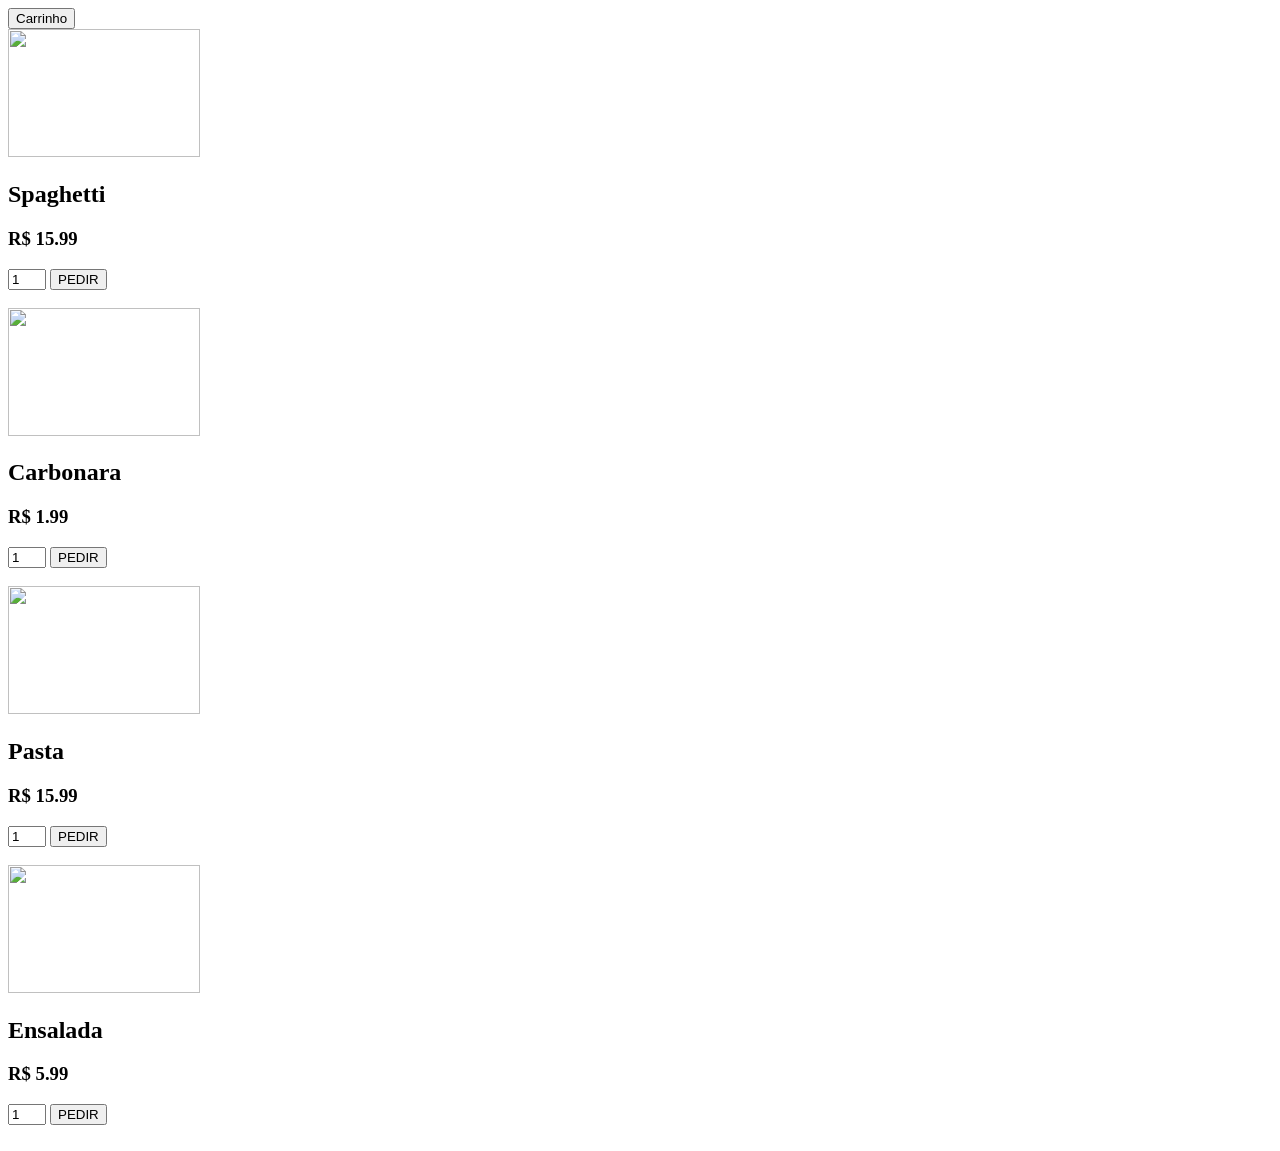
==== index.html @ ea3fcc7c "Mudancas feitas em progresso" ====
<!DOCTYPE html>
<html>
<head>
    <meta charset="UTF-8">
    <meta name="viewport" content="width=device-width, initial-scale=1.0">
    <title>

        All Elle Incs

    </title>
</head>
<body>

    <button type="submit" onclick="abrir_carrinho()"> Carrinho </button>
    <div id="lista"></div>

    <script src="./scripts/model/pedido.js"></script>
    <script src="./scripts/view/main.js"></script>
    
</body>
</html>
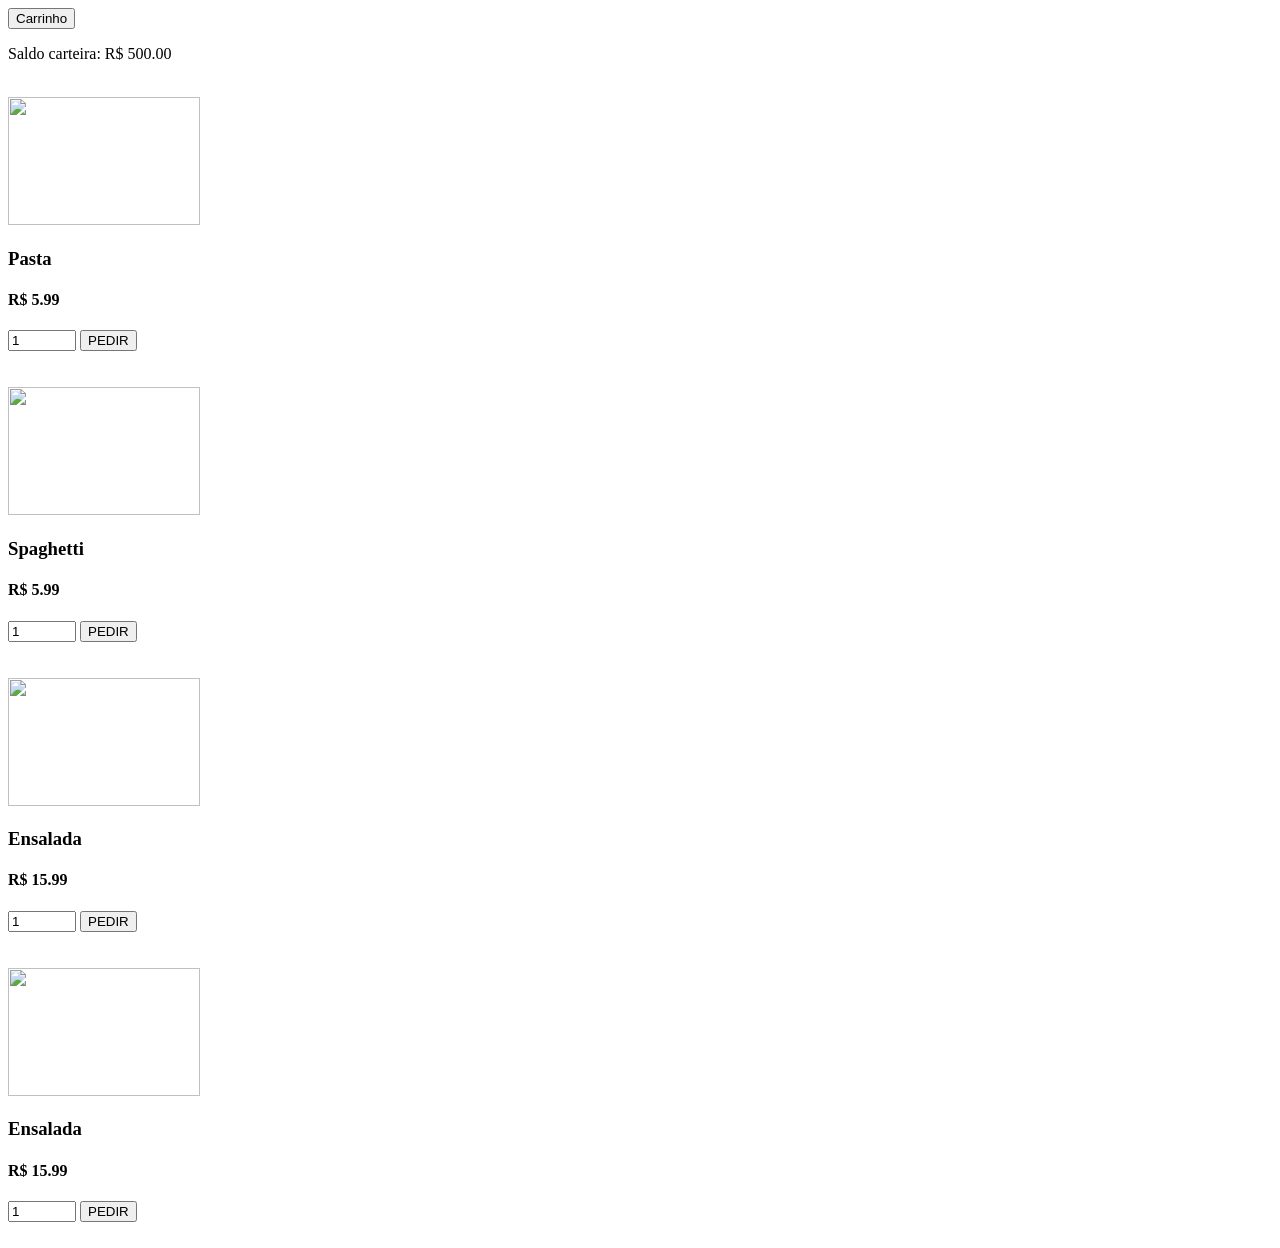
==== commit 32f35393: "Logica resolvida, pronto para uso de css e estilizacao" ====
--- a/index.html
+++ b/index.html
@@ -12,6 +12,7 @@
 <body>
 
     <button type="submit" onclick="abrir_carrinho()"> Carrinho </button>
+    <p id="wallet_info"> Saldo carteira: R$ 0,00 </p>
     <div id="lista"></div>
 
     <script src="./scripts/model/pedido.js"></script>
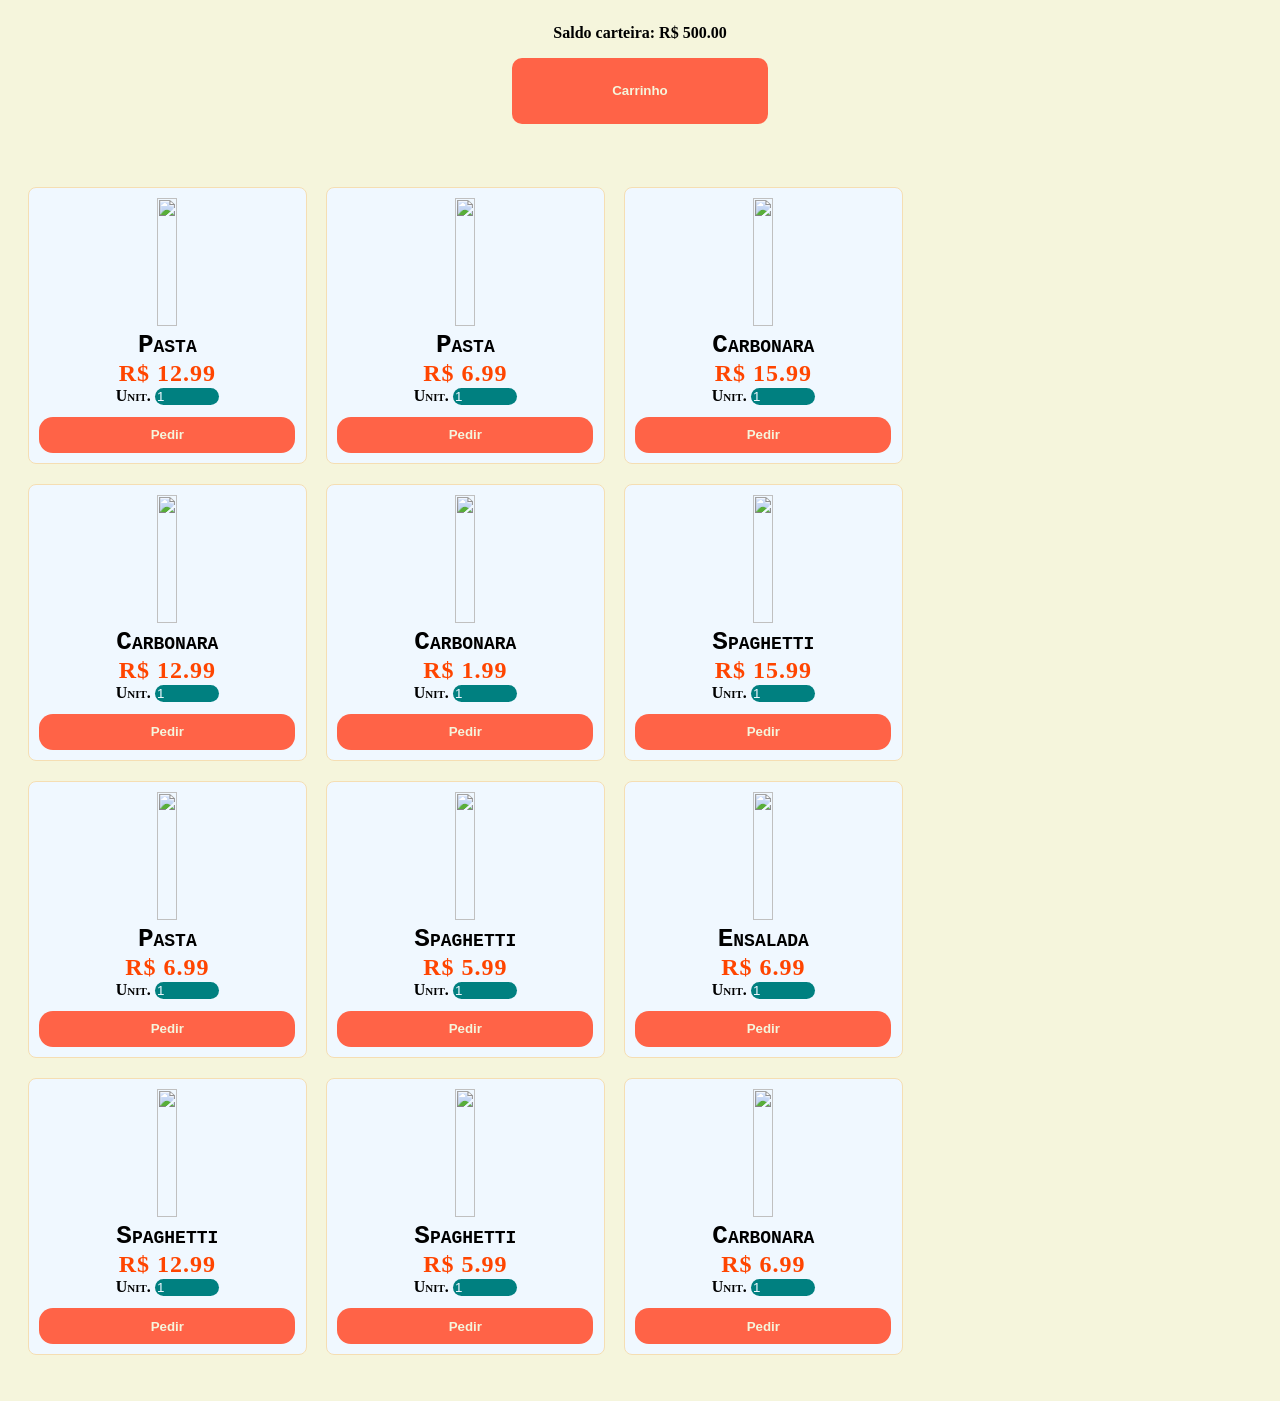
==== commit f943aa4d: "css initialized" ====
--- a/index.html
+++ b/index.html
@@ -8,11 +8,12 @@
         All Elle Incs
 
     </title>
+    <link rel="stylesheet" href="styles/styles.css">
 </head>
 <body>
 
+    <p id="wallet_info"> Saldo carteira: R$ 0,00 </p>
     <button type="submit" onclick="abrir_carrinho()"> Carrinho </button>
-    <p id="wallet_info"> Saldo carteira: R$ 0,00 </p>
     <div id="lista"></div>
 
     <script src="./scripts/model/pedido.js"></script>
--- a/styles/styles.css
+++ b/styles/styles.css
@@ -0,0 +1,83 @@
+body {
+    display: flow-root;
+    color: black;
+    background-color: beige;
+    font-weight: bolder;
+    font-family: cursive;
+    text-align: center;
+    align-content: center;
+}
+button {
+    cursor: pointer;
+    background-color: tomato;
+    color: beige;
+    border: none;
+    border-radius: 10px;
+    padding: 2%;
+    align-items: center;
+    width: 256px;
+    height: fit-content;
+    font-weight: bolder;
+    text-align: center;
+}
+
+#lista {
+    font-family: cursive;
+    font-weight: bolder;
+    font-variant: small-caps;
+
+    margin-top: 5%;
+    display: grid;
+    grid-template-columns: repeat(6, 0fr);
+    flex-direction: column;
+    align-items: center;
+    align-content: center;
+    align-self: center;
+    vertical-align: middle;
+    text-align: center;
+    gap: 20px;
+}
+
+.produto {
+    background-color: aliceblue;
+    width: fit-content;
+    height: fit-content;
+    padding: 4%;
+    border-radius: 8px;
+    border: solid wheat 1px;
+    /*margin: 12px;*/
+}
+.produto input {
+    border-radius: 30px;
+    background-color: teal;
+    color: aliceblue;
+    border: none;
+    width: fit-content;
+    height: fit-content;
+}
+.produto h3 {
+    margin: 0px;
+    font-weight: bolder;
+    font-family: monospace;
+    font-size: xx-large;
+}
+.produto h4 {
+    margin: 0px;
+    font-family: fantasy;
+    letter-spacing: 1px;
+    font-size: x-large;
+    color: orangered;
+    font-variant: small-caps;
+}
+.produto img { 
+    width: fit-content;
+    border-radius: 4px;
+}
+.produto button {
+    cursor: pointer;
+    font-weight: bolder;
+    padding: 4%;
+    margin-top: 12px;
+    border-radius: 14px;
+    background-color: tomato;
+}
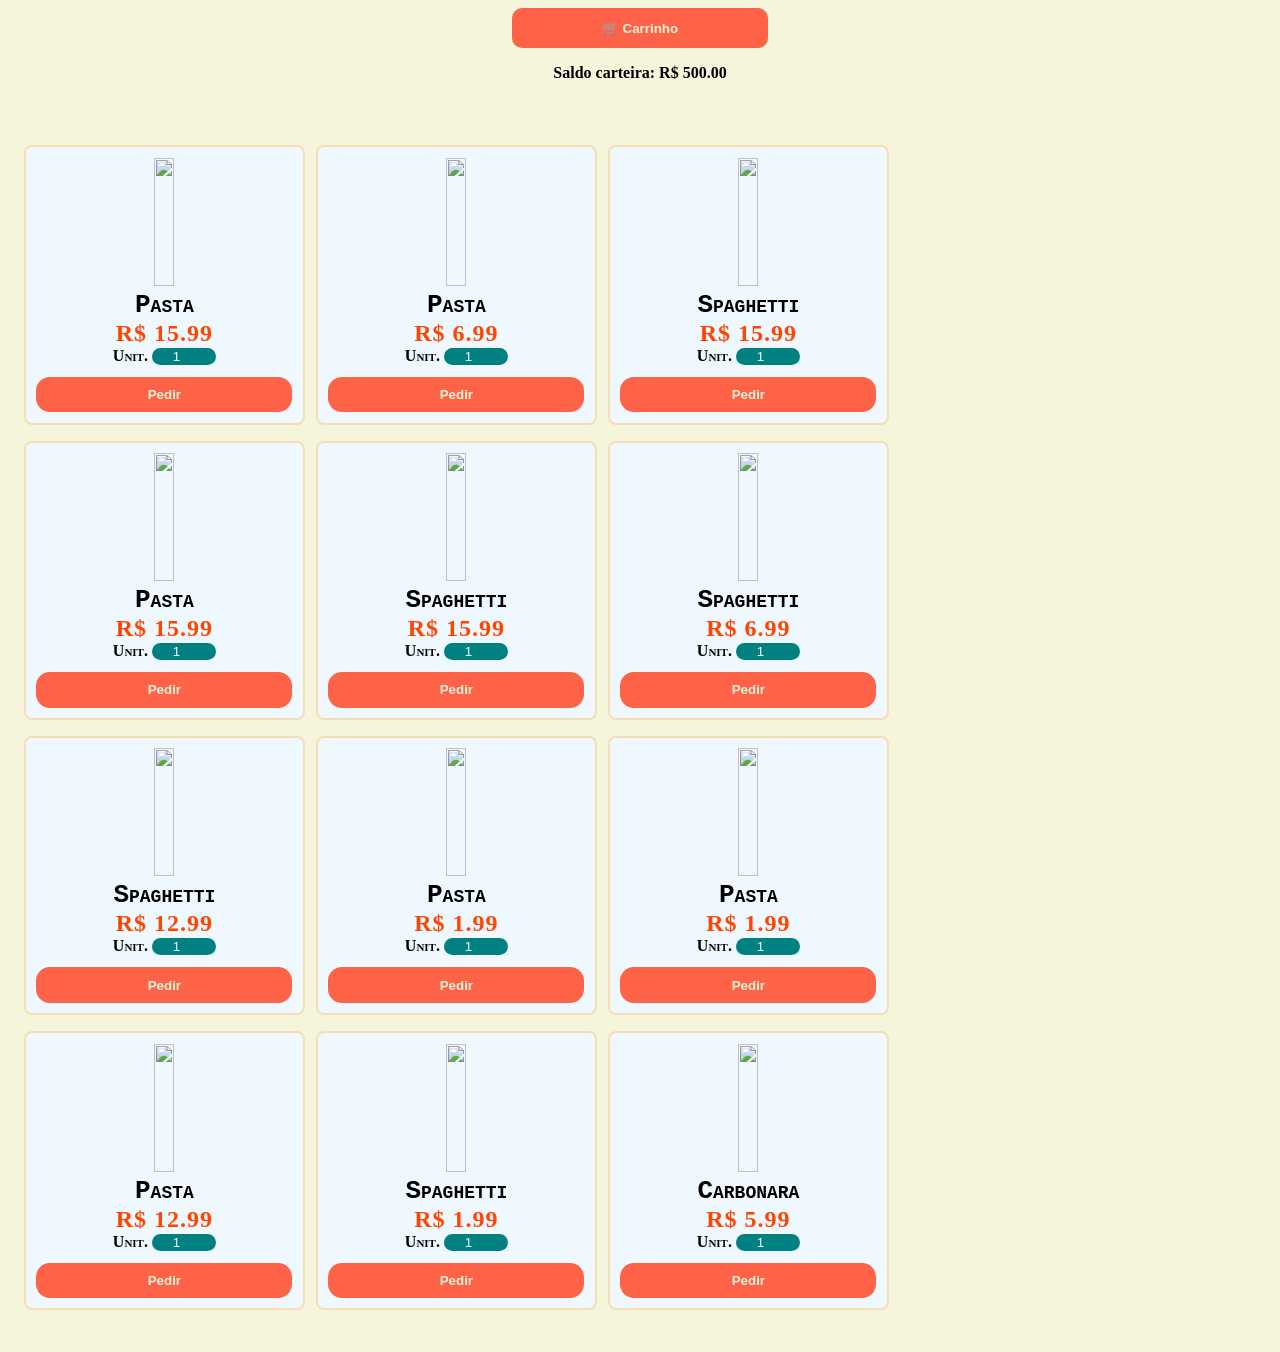
==== commit 3f6ac673: "small fixes on html and css" ====
--- a/index.html
+++ b/index.html
@@ -12,8 +12,8 @@
 </head>
 <body>
 
+    <button type="submit" onclick="abrir_carrinho()"> 🛒 Carrinho </button>
     <p id="wallet_info"> Saldo carteira: R$ 0,00 </p>
-    <button type="submit" onclick="abrir_carrinho()"> Carrinho </button>
     <div id="lista"></div>
 
     <script src="./scripts/model/pedido.js"></script>
--- a/styles/styles.css
+++ b/styles/styles.css
@@ -13,10 +13,10 @@
     color: beige;
     border: none;
     border-radius: 10px;
-    padding: 2%;
+    padding: 1%;
     align-items: center;
     width: 256px;
-    height: fit-content;
+    height: auto;
     font-weight: bolder;
     text-align: center;
 }
@@ -35,7 +35,7 @@
     align-self: center;
     vertical-align: middle;
     text-align: center;
-    gap: 20px;
+    gap: 16px;
 }
 
 .produto {
@@ -44,7 +44,7 @@
     height: fit-content;
     padding: 4%;
     border-radius: 8px;
-    border: solid wheat 1px;
+    border: solid wheat 2px;
     /*margin: 12px;*/
 }
 .produto input {
@@ -52,8 +52,8 @@
     background-color: teal;
     color: aliceblue;
     border: none;
-    width: fit-content;
-    height: fit-content;
+    width: 100px;
+    text-align: center;
 }
 .produto h3 {
     margin: 0px;
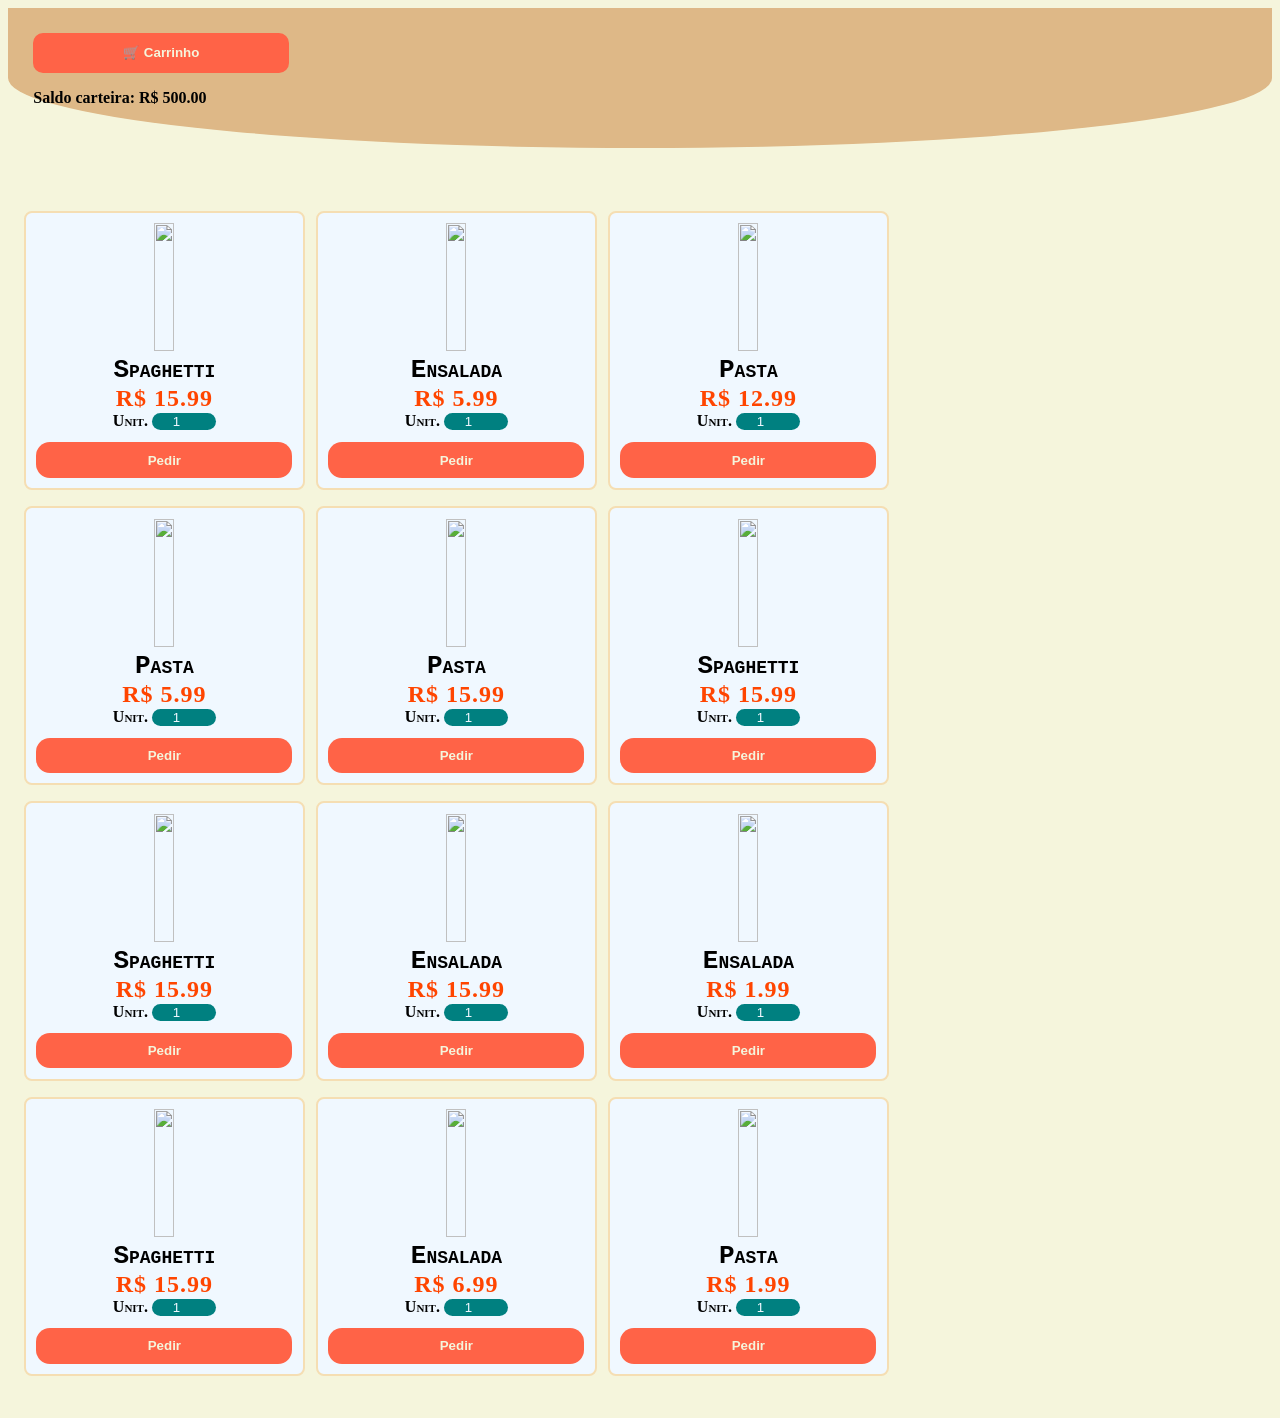
==== commit 841e6b6c: "mudei css" ====
--- a/index.html
+++ b/index.html
@@ -12,8 +12,11 @@
 </head>
 <body>
 
-    <button type="submit" onclick="abrir_carrinho()"> 🛒 Carrinho </button>
-    <p id="wallet_info"> Saldo carteira: R$ 0,00 </p>
+    <div id="left_bar_menu">
+        <button id="btn_carrinho" type="submit" onclick="abrir_carrinho()"> 🛒 Carrinho </button>
+        <p id="wallet_info"> Saldo carteira: R$ 0,00 </p>
+    </div>
+    
     <div id="lista"></div>
 
     <script src="./scripts/model/pedido.js"></script>
--- a/styles/styles.css
+++ b/styles/styles.css
@@ -1,11 +1,11 @@
 body {
-    display: flow-root;
+    display: flexbox;
     color: black;
     background-color: beige;
     font-weight: bolder;
     font-family: cursive;
-    text-align: center;
-    align-content: center;
+    /* text-align: center; */
+    /* align-content: center; */
 }
 button {
     cursor: pointer;
@@ -14,14 +14,19 @@
     border: none;
     border-radius: 10px;
     padding: 1%;
-    align-items: center;
+    /* align-items: center; */
     width: 256px;
     height: auto;
     font-weight: bolder;
-    text-align: center;
+    /* text-align: center; */
+}
+
+#btn_carrinho {
+    
 }
 
 #lista {
+    align-items: center;
     font-family: cursive;
     font-weight: bolder;
     font-variant: small-caps;
@@ -29,16 +34,17 @@
     margin-top: 5%;
     display: grid;
     grid-template-columns: repeat(6, 0fr);
-    flex-direction: column;
-    align-items: center;
-    align-content: center;
-    align-self: center;
-    vertical-align: middle;
-    text-align: center;
     gap: 16px;
+}
+#left_bar_menu {
+    padding: 2%;
+    border-radius: 0% 0% 50% 50%;
+    background-color: burlywood;
+    width: auto;
 }
 
 .produto {
+    text-align: center;
     background-color: aliceblue;
     width: fit-content;
     height: fit-content;
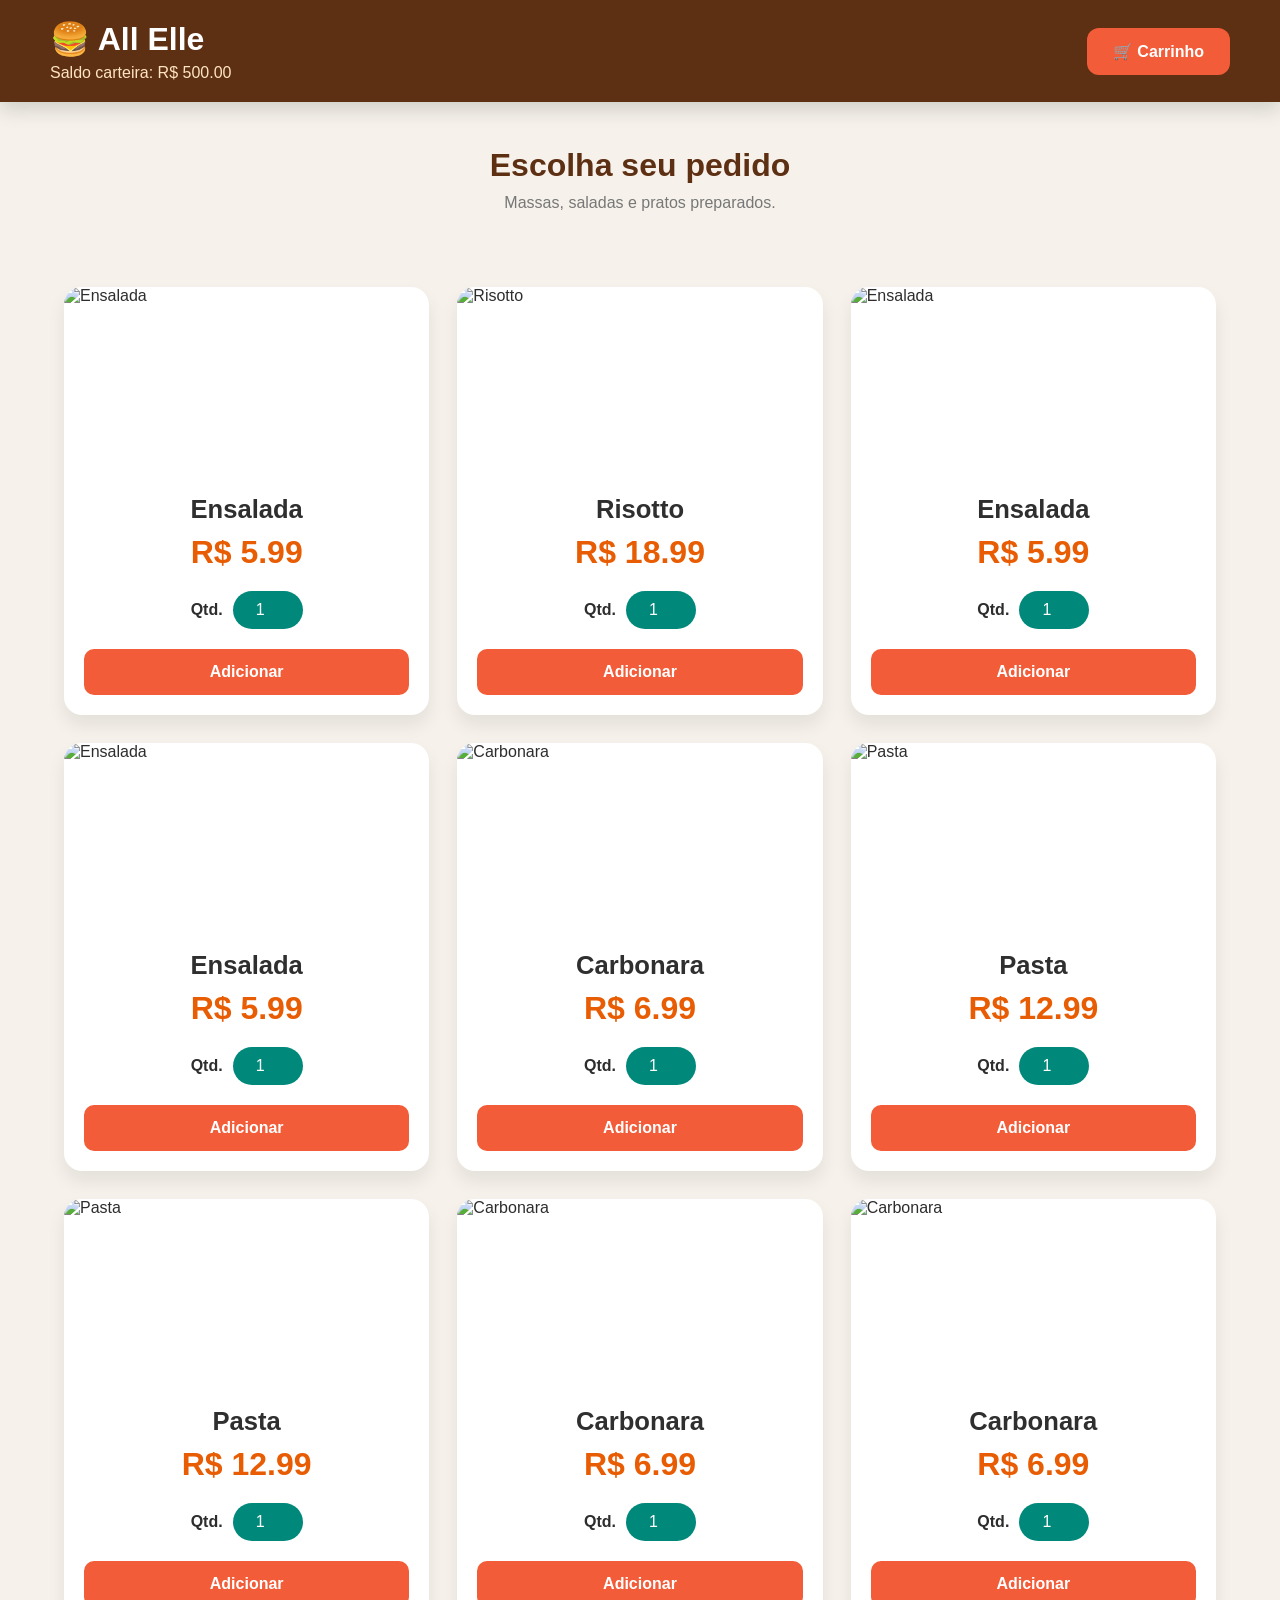
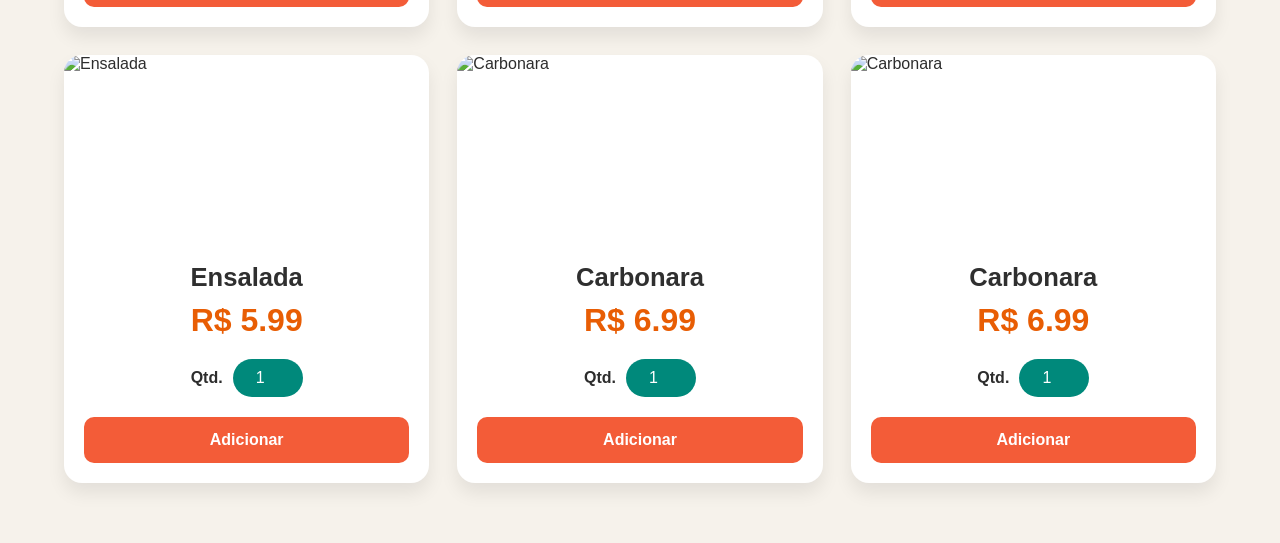
==== commit f7db71b4: "atualizacao com base em ajustes do gpt" ====
--- a/index.html
+++ b/index.html
@@ -1,26 +1,75 @@
 <!DOCTYPE html>
-<html>
+<html lang="pt-BR">
+
 <head>
+
     <meta charset="UTF-8">
-    <meta name="viewport" content="width=device-width, initial-scale=1.0">
-    <title>
 
-        All Elle Incs
+    <meta
+        name="viewport"
+        content="width=device-width, initial-scale=1.0">
 
-    </title>
-    <link rel="stylesheet" href="styles/styles.css">
+    <title>All Elle Incs</title>
+
+    <link
+        rel="stylesheet"
+        href="styles/styles.css">
+
 </head>
+
 <body>
 
-    <div id="left_bar_menu">
-        <button id="btn_carrinho" type="submit" onclick="abrir_carrinho()"> 🛒 Carrinho </button>
-        <p id="wallet_info"> Saldo carteira: R$ 0,00 </p>
+<header>
+
+    <div class="logo">
+
+        <h1>🍔 All Elle</h1>
+
+        <p id="wallet_info">
+            Saldo carteira: R$ 0,00
+        </p>
+
     </div>
-    
-    <div id="lista"></div>
 
-    <script src="./scripts/model/pedido.js"></script>
-    <script src="./scripts/view/main.js"></script>
-    
+    <button
+        id="btn_carrinho"
+        onclick="abrir_carrinho()">
+
+        🛒 Carrinho
+
+    </button>
+
+</header>
+
+<main>
+
+    <section class="hero">
+
+        <h2>
+
+            Escolha seu pedido
+
+        </h2>
+
+        <p>
+
+            Massas, saladas e pratos preparados.
+
+        </p>
+
+    </section>
+
+    <section
+        id="lista"
+        class="produtos">
+
+    </section>
+
+</main>
+
+<script src="./scripts/model/pedido.js"></script>
+<script src="./scripts/view/main.js"></script>
+
 </body>
+
 </html>
--- a/styles/styles.css
+++ b/styles/styles.css
@@ -1,89 +1,500 @@
-body {
-    display: flexbox;
-    color: black;
-    background-color: beige;
-    font-weight: bolder;
-    font-family: cursive;
-    /* text-align: center; */
-    /* align-content: center; */
-}
-button {
-    cursor: pointer;
-    background-color: tomato;
-    color: beige;
-    border: none;
-    border-radius: 10px;
-    padding: 1%;
-    /* align-items: center; */
-    width: 256px;
-    height: auto;
-    font-weight: bolder;
-    /* text-align: center; */
-}
-
-#btn_carrinho {
-    
-}
-
-#lista {
-    align-items: center;
-    font-family: cursive;
-    font-weight: bolder;
-    font-variant: small-caps;
-
-    margin-top: 5%;
-    display: grid;
-    grid-template-columns: repeat(6, 0fr);
-    gap: 16px;
-}
-#left_bar_menu {
-    padding: 2%;
-    border-radius: 0% 0% 50% 50%;
-    background-color: burlywood;
-    width: auto;
-}
-
-.produto {
-    text-align: center;
-    background-color: aliceblue;
-    width: fit-content;
-    height: fit-content;
-    padding: 4%;
-    border-radius: 8px;
-    border: solid wheat 2px;
-    /*margin: 12px;*/
-}
-.produto input {
-    border-radius: 30px;
-    background-color: teal;
-    color: aliceblue;
-    border: none;
-    width: 100px;
-    text-align: center;
-}
-.produto h3 {
-    margin: 0px;
-    font-weight: bolder;
-    font-family: monospace;
-    font-size: xx-large;
-}
-.produto h4 {
-    margin: 0px;
-    font-family: fantasy;
-    letter-spacing: 1px;
-    font-size: x-large;
-    color: orangered;
-    font-variant: small-caps;
-}
-.produto img { 
-    width: fit-content;
-    border-radius: 4px;
-}
-.produto button {
-    cursor: pointer;
-    font-weight: bolder;
-    padding: 4%;
-    margin-top: 12px;
-    border-radius: 14px;
-    background-color: tomato;
+/* ===========================================================
+    RESET
+=========================================================== */
+
+*{
+    margin:0;
+    padding:0;
+    box-sizing:border-box;
+}
+
+html{
+
+    scroll-behavior:smooth;
+
+}
+
+body{
+
+    background:#F6F2EB;
+
+    color:#2D2D2D;
+
+    font-family:
+        "Segoe UI",
+        Tahoma,
+        Geneva,
+        Verdana,
+        sans-serif;
+
+}
+
+
+/* ===========================================================
+    HEADER
+=========================================================== */
+
+header{
+
+    background:#5D2F13;
+
+    color:white;
+
+    display:flex;
+
+    justify-content:space-between;
+
+    align-items:center;
+
+    padding:20px 50px;
+
+    box-shadow:
+
+        0 8px 18px rgba(0,0,0,.15);
+
+}
+
+.logo h1{
+
+    font-size:2rem;
+
+    margin-bottom:6px;
+
+}
+
+#wallet_info{
+
+    color:#FFE4C1;
+
+    font-size:1rem;
+
+}
+
+
+/* ===========================================================
+    BOTÃO DO CARRINHO
+=========================================================== */
+
+button{
+
+    cursor:pointer;
+
+    border:none;
+
+    transition:.25s;
+
+    font-weight:bold;
+
+}
+
+#btn_carrinho{
+
+    background:#F35C38;
+
+    color:white;
+
+    padding:14px 26px;
+
+    border-radius:12px;
+
+    font-size:1rem;
+
+}
+
+#btn_carrinho:hover{
+
+    background:#FF734F;
+
+    transform:translateY(-2px);
+
+}
+
+
+/* ===========================================================
+    HERO
+=========================================================== */
+
+.hero{
+
+    text-align:center;
+
+    padding:45px 20px;
+
+}
+
+.hero h2{
+
+    font-size:2rem;
+
+    color:#5D2F13;
+
+    margin-bottom:10px;
+
+}
+
+.hero p{
+
+    color:#777;
+
+    font-size:1rem;
+
+}
+
+
+/* ===========================================================
+    GRID DOS PRODUTOS
+=========================================================== */
+
+#lista{
+
+    width:min(1400px,90%);
+
+    margin:30px auto 60px auto;
+
+    display:grid;
+
+    grid-template-columns:
+
+        repeat(auto-fit,minmax(270px,1fr));
+
+    gap:28px;
+
+}
+
+
+/* ===========================================================
+    CARD
+=========================================================== */
+
+.produto{
+
+    background:white;
+
+    border-radius:18px;
+
+    overflow:hidden;
+
+    box-shadow:
+
+        0 10px 18px rgba(0,0,0,.08);
+
+    transition:.25s;
+
+    display:flex;
+
+    flex-direction:column;
+
+}
+
+.produto:hover{
+
+    transform:translateY(-6px);
+
+    box-shadow:
+
+        0 18px 35px rgba(0,0,0,.18);
+
+}
+
+
+/* ===========================================================
+    IMAGEM
+=========================================================== */
+
+.produto img{
+
+    width:100%;
+
+    height:190px;
+
+    object-fit:cover;
+
+}
+
+
+/* ===========================================================
+    CONTEÚDO
+=========================================================== */
+
+.produto h3{
+
+    margin-top:18px;
+
+    text-align:center;
+
+    font-size:1.6rem;
+
+    color:#2F2F2F;
+
+}
+
+.produto h4{
+
+    margin-top:10px;
+
+    text-align:center;
+
+    color:#E85D04;
+
+    font-size:2rem;
+
+}
+
+
+/* ===========================================================
+    QUANTIDADE
+=========================================================== */
+
+.produto .quantidade{
+
+    margin:20px;
+
+    display:flex;
+
+    justify-content:center;
+
+    align-items:center;
+
+    gap:10px;
+
+}
+
+.produto label{
+
+    font-weight:600;
+
+}
+
+.produto input{
+
+    width:70px;
+
+    height:38px;
+
+    border:none;
+
+    border-radius:20px;
+
+    background:#00897B;
+
+    color:white;
+
+    text-align:center;
+
+    font-size:1rem;
+
+}
+
+
+/* ===========================================================
+    BOTÃO DO CARD
+=========================================================== */
+
+.produto button{
+
+    margin:20px;
+
+    margin-top:auto;
+
+    padding:14px;
+
+    border-radius:10px;
+
+    background:#F35C38;
+
+    color:white;
+
+    font-size:1rem;
+
+}
+
+.produto button:hover{
+
+    background:#FF734F;
+
+}
+
+
+/* ===========================================================
+    RESPONSIVO
+=========================================================== */
+
+@media(max-width:900px){
+
+    header{
+
+        flex-direction:column;
+
+        gap:20px;
+
+        text-align:center;
+
+        padding:30px;
+
+    }
+
+    .hero{
+
+        padding:30px 15px;
+
+    }
+
+}
+
+@media(max-width:600px){
+
+    .logo h1{
+
+        font-size:1.6rem;
+
+    }
+
+    .hero h2{
+
+        font-size:1.5rem;
+
+    }
+
+    #lista{
+
+        width:95%;
+
+        grid-template-columns:1fr;
+
+    }
+
+}
+
+/* ===========================================================
+    CARRINHO
+=========================================================== */
+
+.cart-page{
+
+    width:min(900px,90%);
+
+    margin:50px auto;
+
+}
+
+.cart-list{
+
+    display:flex;
+
+    flex-direction:column;
+
+    gap:18px;
+
+}
+
+.cart-item{
+
+    background:white;
+
+    border-radius:14px;
+
+    padding:20px;
+
+    display:flex;
+
+    justify-content:space-between;
+
+    align-items:center;
+
+    box-shadow:
+
+        0 6px 18px rgba(0,0,0,.08);
+
+}
+
+.cart-info h3{
+
+    margin-bottom:8px;
+
+}
+
+.cart-info p{
+
+    color:#666;
+
+}
+
+.cart-actions{
+
+    display:flex;
+
+    align-items:center;
+
+    gap:12px;
+
+}
+
+.cart-actions button{
+
+    background:#d9534f;
+
+    color:white;
+
+    padding:10px 18px;
+
+    border-radius:8px;
+
+}
+
+.cart-actions button:hover{
+
+    background:#c9302c;
+
+}
+
+.cart-total{
+
+    margin-top:30px;
+
+    background:white;
+
+    border-radius:14px;
+
+    padding:30px;
+
+    box-shadow:
+
+        0 6px 18px rgba(0,0,0,.08);
+
+}
+
+.cart-total h2{
+
+    margin-bottom:20px;
+
+}
+
+.btn-pay{
+
+    width:100%;
+
+    padding:18px;
+
+    background:#2E7D32;
+
+    color:white;
+
+    font-size:1rem;
+
+    border-radius:12px;
+
+}
+
+.btn-pay:hover{
+
+    background:#388E3C;
+
+}
+
+.btn-pay:disabled{
+
+    background:#999;
+
+    cursor:not-allowed;
+
 }
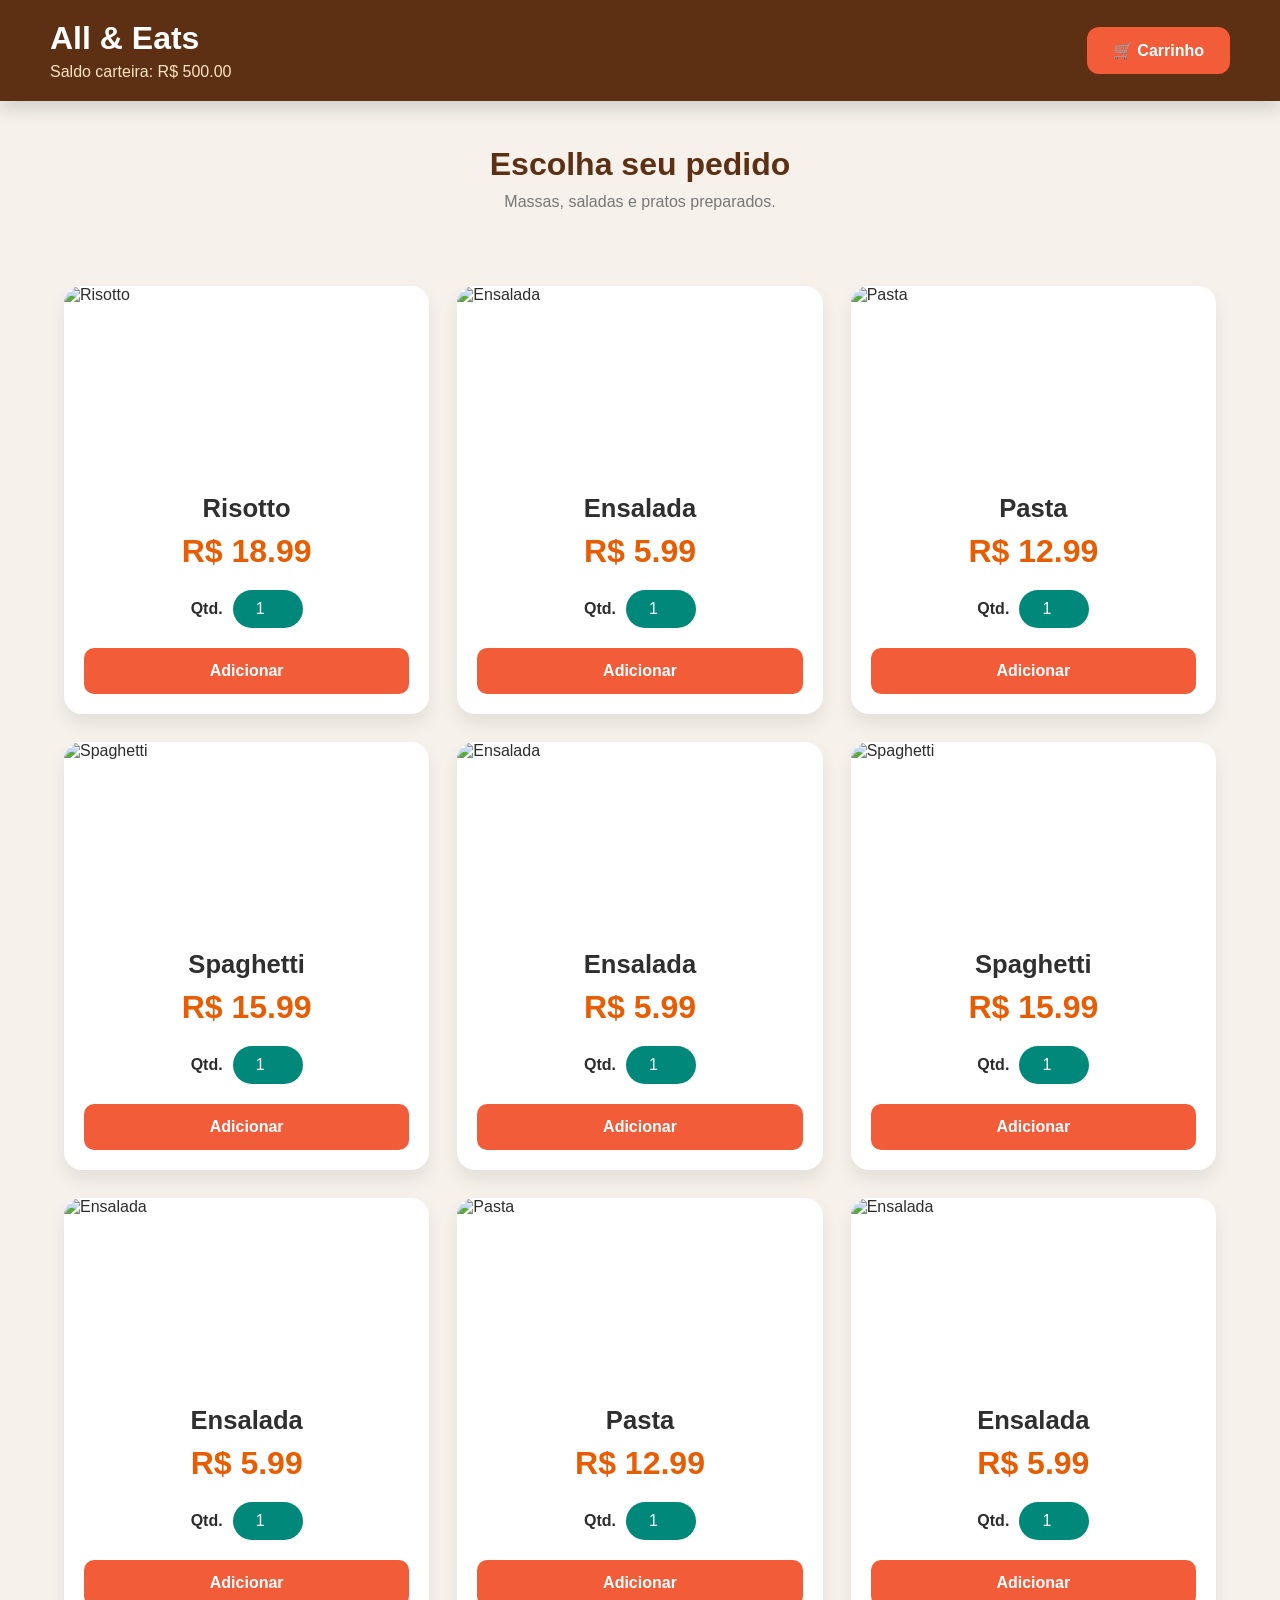
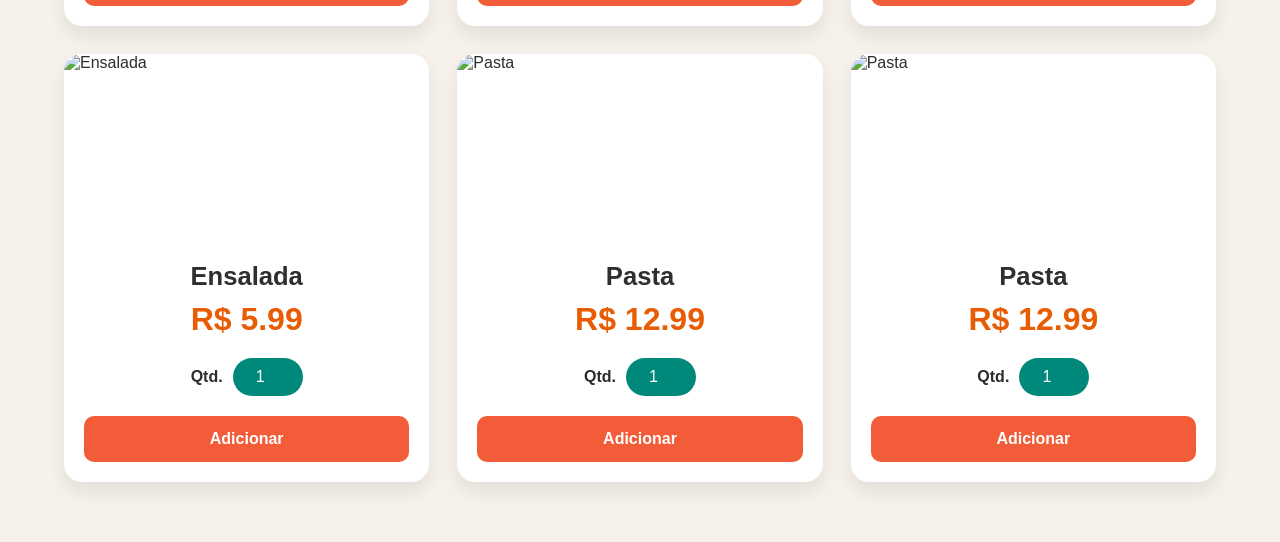
==== commit 820d7ff1: "h1 header title changed" ====
--- a/index.html
+++ b/index.html
@@ -23,7 +23,7 @@
 
     <div class="logo">
 
-        <h1>🍔 All Elle</h1>
+        <h1> All & Eats </h1>
 
         <p id="wallet_info">
             Saldo carteira: R$ 0,00
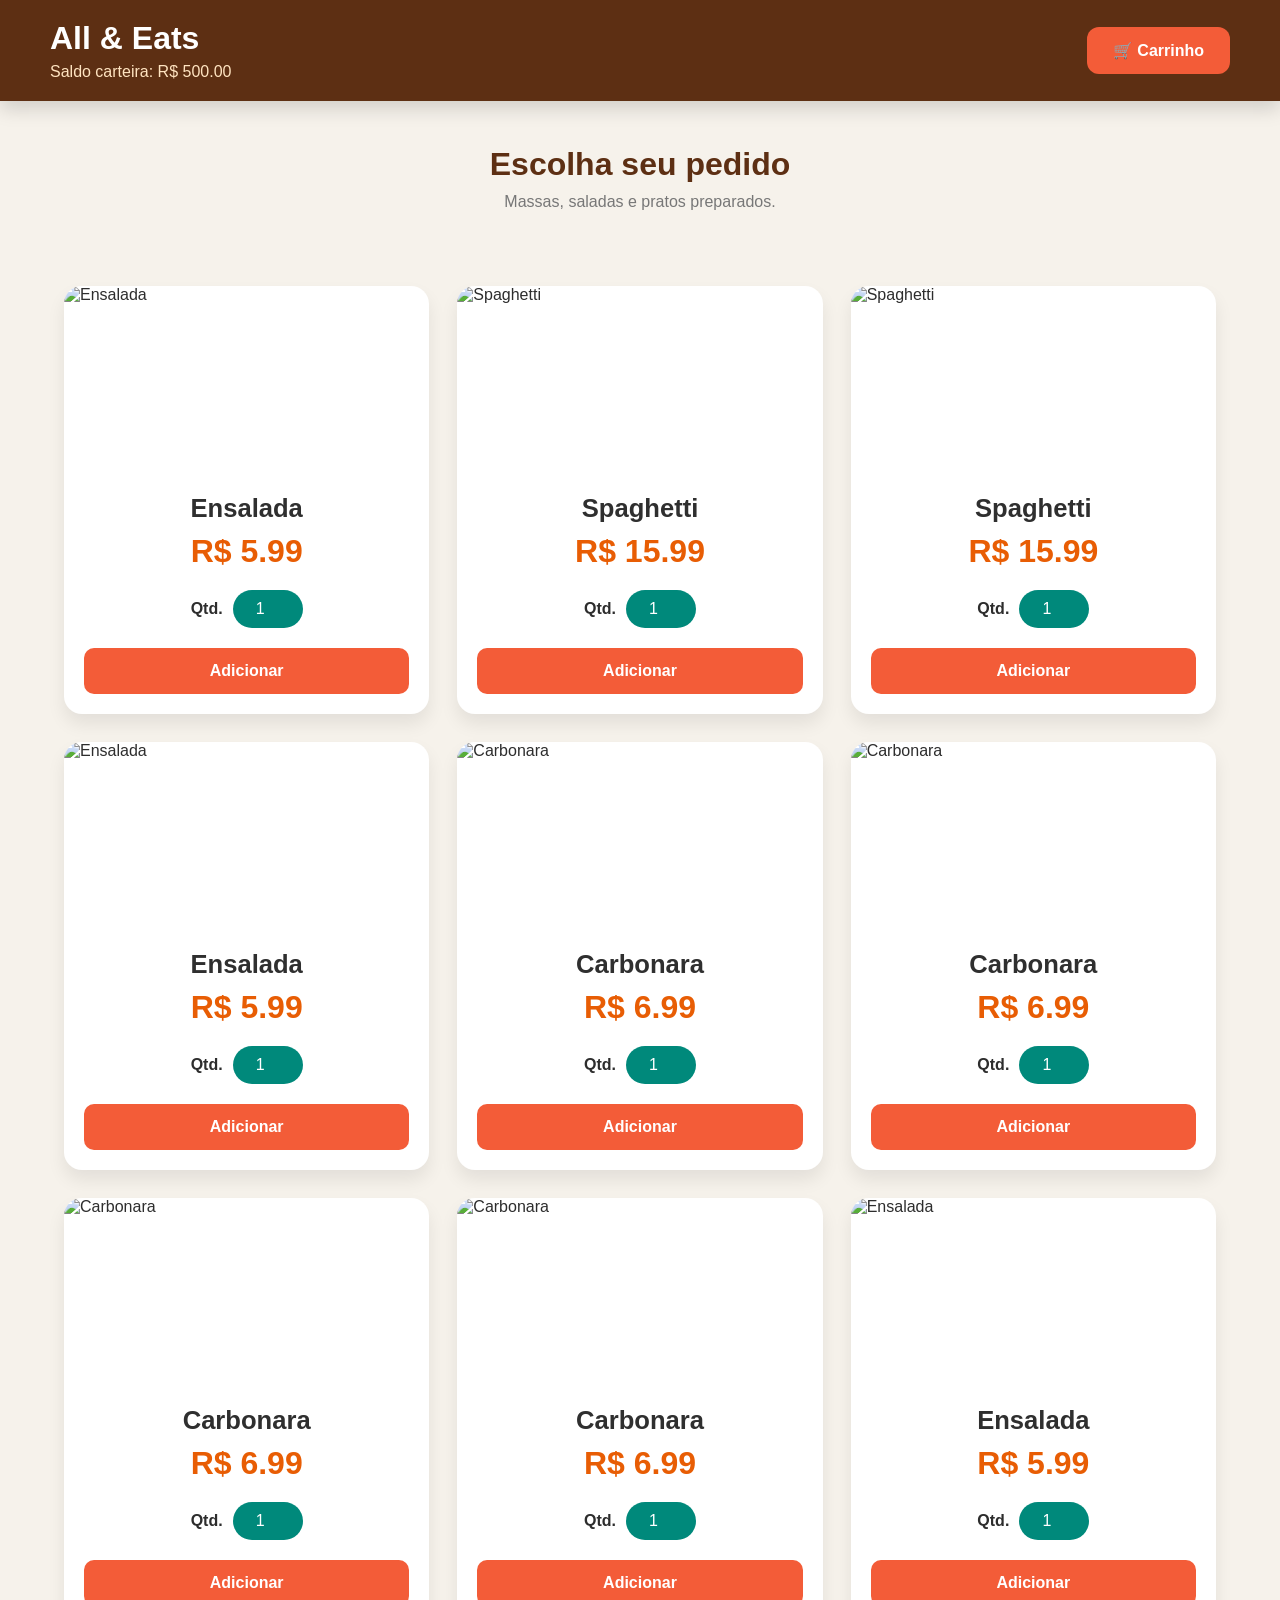
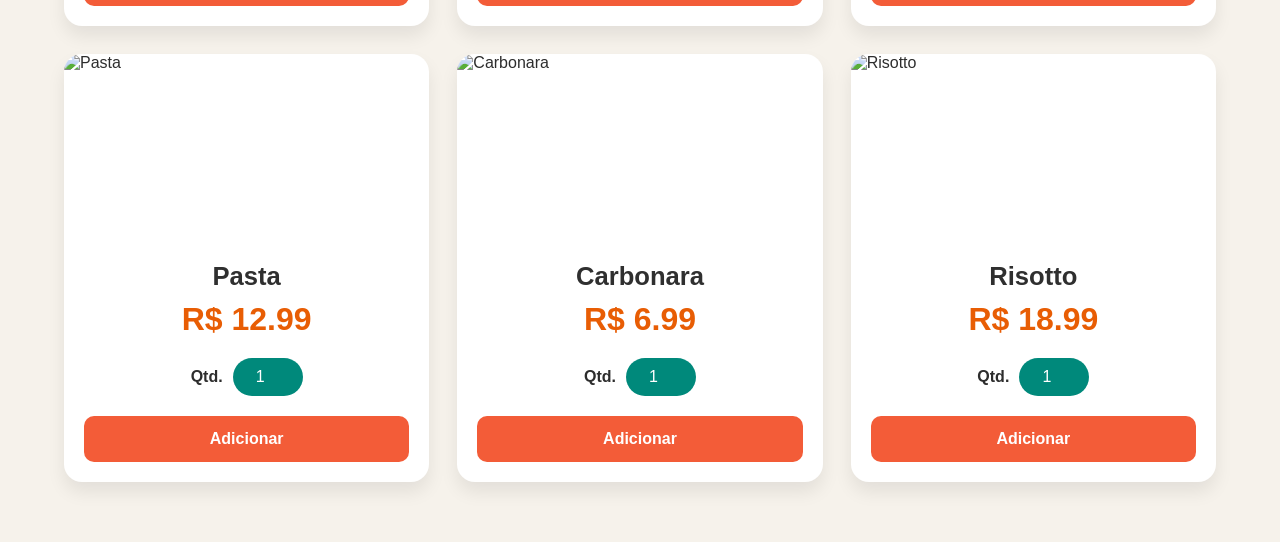
==== commit cd8bd0ee: "header changed, missed that" ====
--- a/index.html
+++ b/index.html
@@ -9,7 +9,7 @@
         name="viewport"
         content="width=device-width, initial-scale=1.0">
 
-    <title>All Elle Incs</title>
+    <title>All & Eats</title>
 
     <link
         rel="stylesheet"
